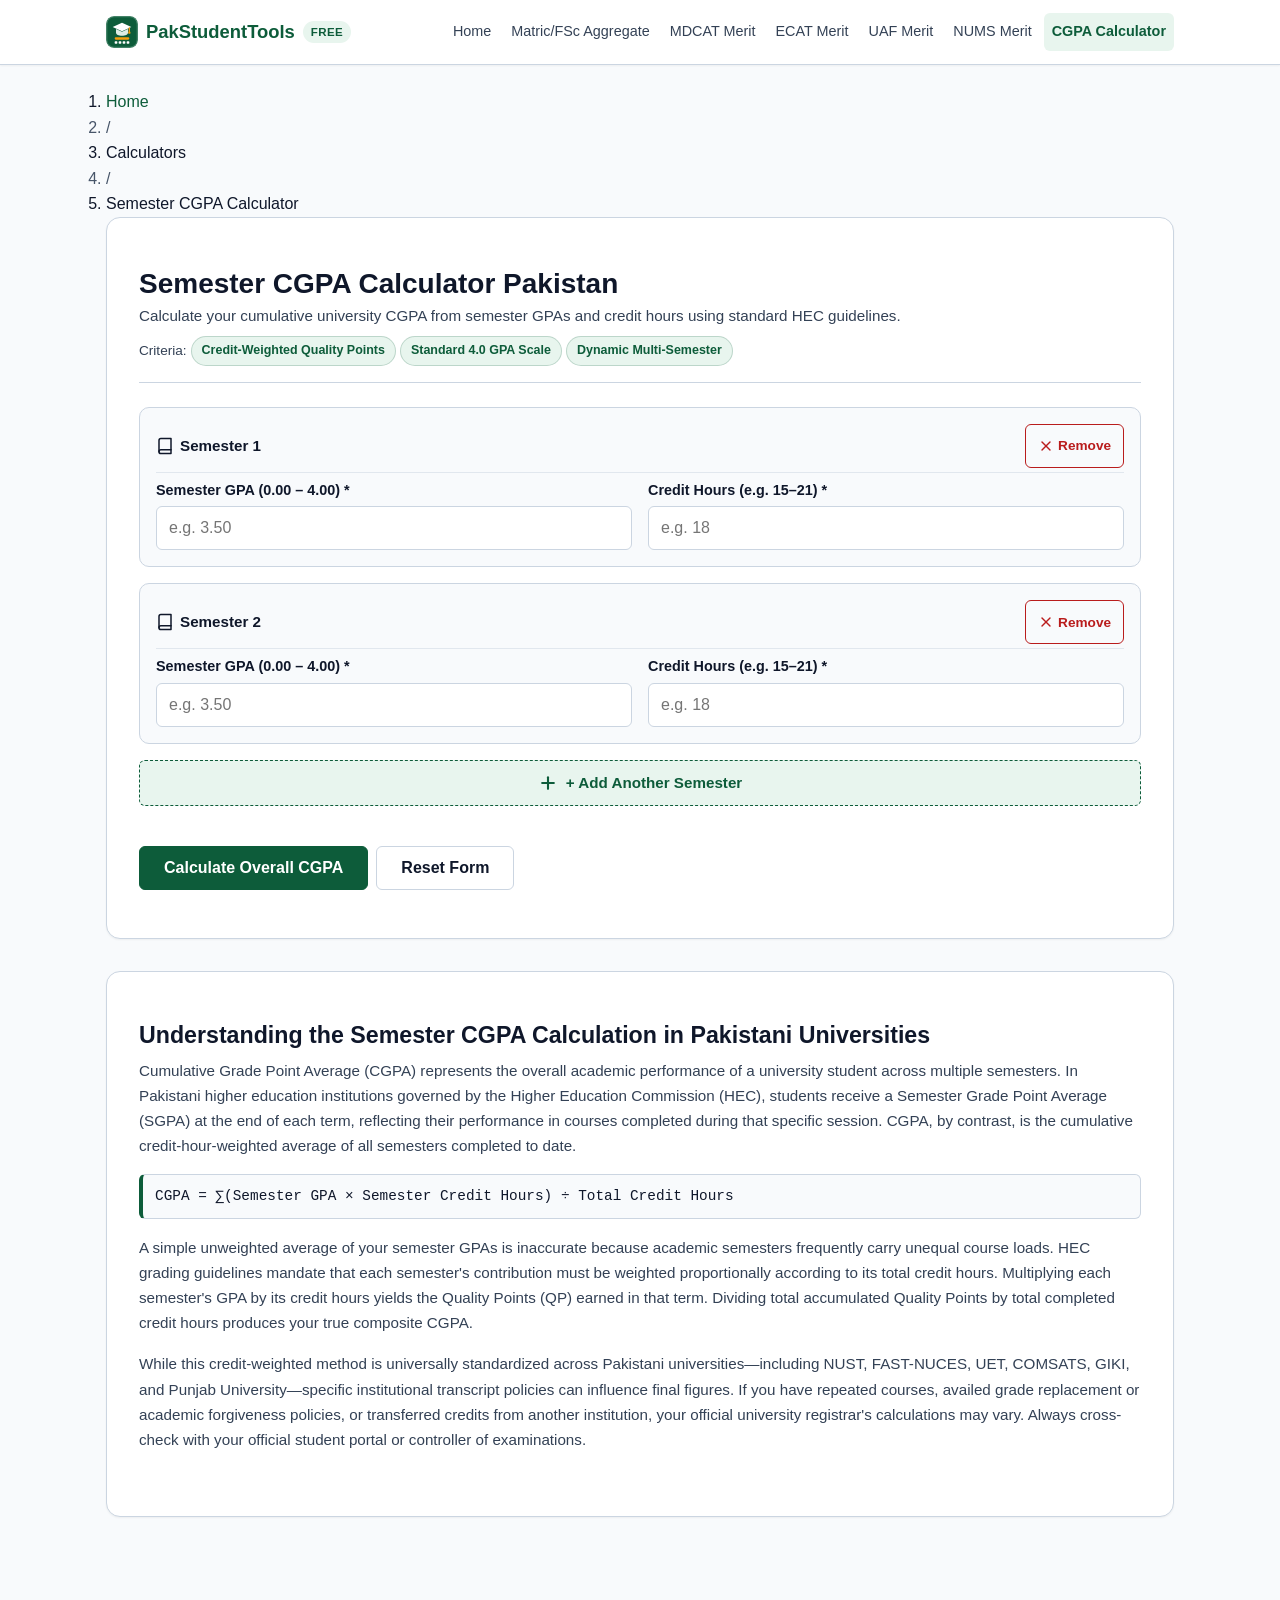
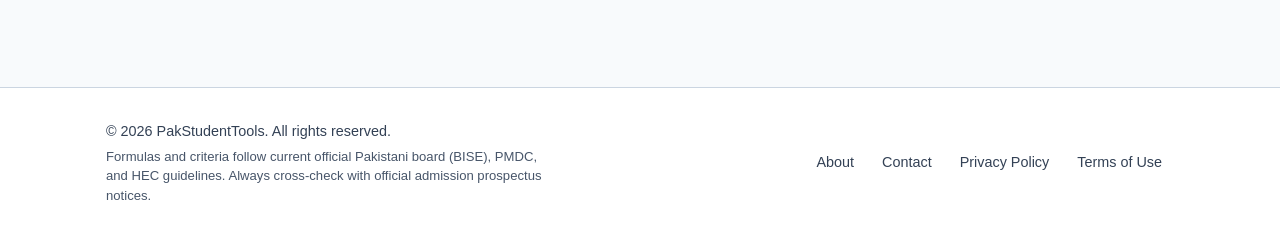
==== calculators/cgpa-calculator/index.html @ b00b062b "Build Semester CGPA Calculator with dynamic semester rows and HEC formula" ====
<!DOCTYPE html>
<html lang="en">
<head>
  <meta charset="UTF-8">
  <meta name="viewport" content="width=device-width, initial-scale=1.0">
  <title>CGPA Calculator Pakistan | University Semester CGPA & SGPA Calculator</title>
  <meta name="description" content="Calculate your university semester CGPA and SGPA with our free CGPA Calculator for Pakistani universities. HEC compliant credit-hour-weighted formula for NUST, FAST, UET, COMSATS, PU & more.">

  <!-- Google Analytics (GA4) -->
  <script async src="https://www.googletagmanager.com/gtag/js?id=G-99GKCS44FT"></script>
  <script>
    window.dataLayer = window.dataLayer || [];
    function gtag(){dataLayer.push(arguments);}
    gtag('js', new Date());

    gtag('config', 'G-99GKCS44FT');
  </script>

  <!-- Canonical URL -->
  <link rel="canonical" href="https://student-merit-calculators.vercel.app/calculators/cgpa-calculator/index.html">

  <!-- Open Graph / WhatsApp / Facebook Sharing -->
  <meta property="og:type" content="website">
  <meta property="og:site_name" content="PakStudentTools">
  <meta property="og:title" content="CGPA Calculator Pakistan | University Semester CGPA & SGPA Calculator">
  <meta property="og:description" content="Calculate your university semester CGPA and SGPA with our free CGPA Calculator for Pakistani universities. HEC compliant credit-hour-weighted formula for NUST, FAST, UET, COMSATS, PU & more.">
  <meta property="og:url" content="https://student-merit-calculators.vercel.app/calculators/cgpa-calculator/index.html">
  <meta property="og:image" content="https://student-merit-calculators.vercel.app/assets/images/og-cover.png">
  <meta property="og:image:width" content="1200">
  <meta property="og:image:height" content="630">

  <!-- Twitter Card -->
  <meta name="twitter:card" content="summary_large_image">
  <meta name="twitter:title" content="CGPA Calculator Pakistan | University Semester CGPA & SGPA Calculator">
  <meta name="twitter:description" content="Calculate your university semester CGPA and SGPA with our free CGPA Calculator for Pakistani universities. HEC compliant credit-hour-weighted formula for NUST, FAST, UET, COMSATS, PU & more.">
  <meta name="twitter:image" content="https://student-merit-calculators.vercel.app/assets/images/og-cover.png">

  <!-- Schema.org WebApplication Structured Data -->
  <script type="application/ld+json">
  {
    "@context": "https://schema.org",
    "@type": "WebApplication",
    "name": "Semester CGPA Calculator Pakistan",
    "url": "https://student-merit-calculators.vercel.app/calculators/cgpa-calculator/index.html",
    "description": "Calculate overall university CGPA across multiple semesters using the standard credit-hour-weighted formula compliant with HEC guidelines for Pakistani universities.",
    "applicationCategory": "EducationalApplication",
    "operatingSystem": "All",
    "browserRequirements": "Requires JavaScript. Requires HTML5.",
    "offers": {
      "@type": "Offer",
      "price": "0",
      "priceCurrency": "PKR"
    }
  }
  </script>

  <!-- Favicon -->
  <link rel="icon" type="image/svg+xml" href="../../assets/images/favicon.svg">
  <link rel="alternate icon" type="image/png" href="../../assets/images/logo.png">

  <link rel="stylesheet" href="../../assets/css/style.css">
</head>
<body>
  <!-- Accessible Skip to Content Link -->
  <a href="#main-content" class="skip-link">Skip to main content</a>

  <!-- Site Header -->
  <header class="site-header">
    <div class="container">
      <a href="../../index.html" class="brand">
        <img src="../../assets/images/logo.svg" alt="PakStudentTools Logo" class="brand-logo" width="32" height="32">
        <span>PakStudentTools</span>
        <span class="brand-badge">Free</span>
      </a>
      <button class="nav-toggle" aria-label="Toggle navigation menu" aria-expanded="false" aria-controls="site-navigation">
        <span class="nav-toggle-icon" aria-hidden="true"></span>
        <span>Menu</span>
      </button>
      <nav id="site-navigation" class="site-nav" aria-label="Main Navigation">
        <a href="../../index.html">Home</a>
        <a href="../matric-fsc-aggregate/index.html">Matric/FSc Aggregate</a>
        <a href="../mdcat-merit/index.html">MDCAT Merit</a>
        <a href="../ecat-merit/index.html">ECAT Merit</a>
        <a href="../uaf-merit/index.html">UAF Merit</a>
        <a href="../nums-merit/index.html">NUMS Merit</a>
        <a href="index.html" class="active">CGPA Calculator</a>
      </nav>
    </div>
  </header>

  <!-- Main Content -->
  <main id="main-content" class="main-content">
    <div class="container">

      <!-- Breadcrumbs -->
      <nav class="breadcrumbs" aria-label="Breadcrumbs">
        <ol>
          <li><a href="../../index.html">Home</a></li>
          <li class="breadcrumb-separator" aria-hidden="true">/</li>
          <li><span>Calculators</span></li>
          <li class="breadcrumb-separator" aria-hidden="true">/</li>
          <li aria-current="page">Semester CGPA Calculator</li>
        </ol>
      </nav>

      <!-- Calculator Card -->
      <div class="calculator-card">
        <div class="calculator-header">
          <h1 class="calculator-title">Semester CGPA Calculator Pakistan</h1>
          <p class="calculator-subtitle">
            Calculate your cumulative university CGPA from semester GPAs and credit hours using standard HEC guidelines.
          </p>
          <div class="weights-badge-bar">
            <span>Criteria:</span>
            <span class="weight-badge">Credit-Weighted Quality Points</span>
            <span class="weight-badge">Standard 4.0 GPA Scale</span>
            <span class="weight-badge">Dynamic Multi-Semester</span>
          </div>
        </div>

        <form id="cgpa-form" novalidate>
          <!-- Dynamic Semester Cards Container -->
          <div id="semesters-container" aria-live="polite">
            <!-- Dynamically populated with semester cards -->
          </div>

          <!-- Add Semester Button -->
          <button type="button" id="add-semester-btn" class="btn-add-semester">
            <svg width="20" height="20" viewBox="0 0 24 24" fill="none" stroke="currentColor" stroke-width="2.5" stroke-linecap="round" stroke-linejoin="round" aria-hidden="true">
              <line x1="12" y1="5" x2="12" y2="19"></line>
              <line x1="5" y1="12" x2="19" y2="12"></line>
            </svg>
            + Add Another Semester
          </button>

          <!-- Action Buttons -->
          <div class="btn-group">
            <button type="submit" class="btn btn-primary" id="calc-btn">
              Calculate Overall CGPA
            </button>
            <button type="button" class="btn btn-secondary" id="reset-btn">
              Reset Form
            </button>
          </div>
        </form>

        <!-- Result Box (Hidden by default, shown via JS) -->
        <div id="result-box" class="result-box" aria-live="polite">
          <div class="result-header">Your Cumulative Grade Point Average</div>
          <div class="result-value" id="cgpa-result">0.00</div>
          
          <div class="breakdown-grid">
            <div class="breakdown-item">
              <div class="breakdown-item-title">Total Credit Hours</div>
              <div class="breakdown-item-value" id="total-credits">0</div>
              <div class="breakdown-item-sub">Completed course credits</div>
            </div>
            <div class="breakdown-item">
              <div class="breakdown-item-title">Total Quality Points</div>
              <div class="breakdown-item-value" id="total-qp">0.00</div>
              <div class="breakdown-item-sub">&sum; (GPA &times; Credit Hours)</div>
            </div>
            <div class="breakdown-item">
              <div class="breakdown-item-title">Semesters Included</div>
              <div class="breakdown-item-value" id="semesters-count">0</div>
              <div class="breakdown-item-sub">Terms in calculation</div>
            </div>
          </div>

          <!-- Per-Semester Breakdown Details -->
          <div id="semester-breakdown-details"></div>
        </div>

      </div>

      <!-- Explainer Section for SEO & Educational Context (150-250 words) -->
      <section class="explainer-card">
        <h2>Understanding the Semester CGPA Calculation in Pakistani Universities</h2>
        
        <p>
          Cumulative Grade Point Average (CGPA) represents the overall academic performance of a university student across multiple semesters. In Pakistani higher education institutions governed by the Higher Education Commission (HEC), students receive a Semester Grade Point Average (SGPA) at the end of each term, reflecting their performance in courses completed during that specific session. CGPA, by contrast, is the cumulative credit-hour-weighted average of all semesters completed to date.
        </p>

        <div class="formula-display">
          CGPA = &sum;(Semester GPA &times; Semester Credit Hours) &divide; Total Credit Hours
        </div>

        <p>
          A simple unweighted average of your semester GPAs is inaccurate because academic semesters frequently carry unequal course loads. HEC grading guidelines mandate that each semester's contribution must be weighted proportionally according to its total credit hours. Multiplying each semester's GPA by its credit hours yields the Quality Points (QP) earned in that term. Dividing total accumulated Quality Points by total completed credit hours produces your true composite CGPA.
        </p>

        <p>
          While this credit-weighted method is universally standardized across Pakistani universities—including NUST, FAST-NUCES, UET, COMSATS, GIKI, and Punjab University—specific institutional transcript policies can influence final figures. If you have repeated courses, availed grade replacement or academic forgiveness policies, or transferred credits from another institution, your official university registrar's calculations may vary. Always cross-check with your official student portal or controller of examinations.
        </p>
      </section>

      <!-- Responsive Ad Unit Container (Reserved for future AdSense / Ad Unit integration) -->
      <aside class="ad-slot-placeholder" aria-hidden="true"></aside>

    </div>
  </main>

  <!-- Site Footer -->
  <footer class="site-footer">
    <div class="container">
      <div class="footer-inner">
        <div>
          <p>&copy; <span id="current-year">2026</span> PakStudentTools. All rights reserved.</p>
          <p class="footer-disclaimer">
            Formulas and criteria follow current official Pakistani board (BISE), PMDC, and HEC guidelines. Always cross-check with official admission prospectus notices.
          </p>
        </div>
        <nav class="footer-nav" aria-label="Footer Navigation">
          <a href="../../about.html">About</a>
          <a href="../../contact.html">Contact</a>
          <a href="../../privacy-policy.html">Privacy Policy</a>
          <a href="../../terms.html">Terms of Use</a>
        </nav>
      </div>
    </div>
  </footer>

  <!-- Scripts -->
  <script src="../../assets/js/main.js" defer></script>
  <script src="calculator.js" defer></script>
</body>
</html>
---- assets/css/style.css ----
/* ==========================================================================
   Pakistani Student Calculator Tools - Shared Stylesheet
   Mobile-first, clean, modern, accessible design (WCAG AA compliant)
   ========================================================================== */

/* --------------------------------------------------------------------------
   CSS Variables & Design Tokens
   -------------------------------------------------------------------------- */
:root {
  /* Color Palette - Professional educational tone with subtle Pakistan green */
  --color-primary: #0d5c3a;        /* Deep academic emerald (7.4:1 contrast on light) */
  --color-primary-hover: #09442b;
  --color-primary-light: #e8f5ee;
  --color-secondary: #0284c7;      /* Subtle info blue */
  --color-text-main: #0f172a;      /* Slate 900 (15:1 contrast on white) */
  --color-text-muted: #334155;     /* Slate 700 (7.5:1 contrast on white - WCAG AAA) */
  --color-text-subtle: #475569;    /* Slate 600 (5.4:1 contrast on white - WCAG AA) */
  --color-bg-body: #f8fafc;        /* Slate 50 */
  --color-bg-surface: #ffffff;     /* Pure white */
  --color-border: #cbd5e1;         /* Slate 300 */
  --color-border-hover: #94a3b8;   /* Slate 400 */
  --color-accent: #f59e0b;         /* Amber accent */
  --color-error: #b91c1c;          /* Red 700 (5.89:1 on white, 5.5:1 on error bg) */
  --color-error-bg: #fef2f2;       /* Red 50 */

  /* Typography */
  --font-sans: -apple-system, BlinkMacSystemFont, "Segoe UI", Roboto, "Helvetica Neue", Arial, sans-serif;
  --font-mono: ui-monospace, SFMono-Regular, Menlo, Monaco, Consolas, monospace;

  /* Spacing */
  --space-xs: 0.25rem;
  --space-sm: 0.5rem;
  --space-md: 1rem;
  --space-lg: 1.5rem;
  --space-xl: 2rem;
  --space-2xl: 3rem;

  /* Shadows */
  --shadow-sm: 0 1px 2px 0 rgba(0, 0, 0, 0.05);
  --shadow-md: 0 4px 6px -1px rgba(0, 0, 0, 0.08), 0 2px 4px -2px rgba(0, 0, 0, 0.06);
  --shadow-lg: 0 10px 15px -3px rgba(0, 0, 0, 0.08), 0 4px 6px -4px rgba(0, 0, 0, 0.04);

  /* Layout */
  --container-max-width: 1100px;
  --radius-sm: 6px;
  --radius-md: 10px;
  --radius-lg: 14px;
}

/* --------------------------------------------------------------------------
   Reset & Base Elements
   -------------------------------------------------------------------------- */
*, *::before, *::after {
  box-sizing: border-box;
  margin: 0;
  padding: 0;
}

html {
  font-size: 16px;
  scroll-behavior: smooth;
}

body {
  font-family: var(--font-sans);
  background-color: var(--color-bg-body);
  color: var(--color-text-main);
  line-height: 1.6;
  min-height: 100vh;
  display: flex;
  flex-direction: column;
  -webkit-text-size-adjust: 100%;
}

a {
  color: var(--color-primary);
  text-decoration: none;
  transition: color 0.2s ease;
}

a:hover {
  color: var(--color-primary-hover);
  text-decoration: underline;
}

img {
  max-width: 100%;
  height: auto;
  display: block;
}

/* Accessible focus visible styles */
:focus-visible {
  outline: 2px solid var(--color-primary);
  outline-offset: 2px;
}

/* Sticky anchor scroll offset */
[id] {
  scroll-margin-top: 80px;
}

/* Screen reader skip-to-content link */
.skip-link {
  position: absolute;
  top: -100px;
  left: var(--space-md);
  background: var(--color-primary);
  color: #ffffff;
  padding: 10px 16px;
  z-index: 100;
  border-radius: var(--radius-sm);
  font-weight: 600;
  text-decoration: none;
  transition: top 0.2s ease;
}

.skip-link:focus {
  top: 10px;
  outline: 2px solid #ffffff;
}

/* --------------------------------------------------------------------------
   Layout Containers
   -------------------------------------------------------------------------- */
.container {
  width: 100%;
  max-width: var(--container-max-width);
  margin-left: auto;
  margin-right: auto;
  padding-left: var(--space-md);
  padding-right: var(--space-md);
}

/* --------------------------------------------------------------------------
   Header & Navigation
   -------------------------------------------------------------------------- */
.site-header {
  background-color: var(--color-bg-surface);
  border-bottom: 1px solid var(--color-border);
  position: sticky;
  top: 0;
  z-index: 1000;
  box-shadow: var(--shadow-sm);
}

.site-header .container {
  display: flex;
  align-items: center;
  justify-content: space-between;
  min-height: 58px;
  flex-wrap: wrap;
  padding-top: 6px;
  padding-bottom: 6px;
}

.brand {
  display: flex;
  align-items: center;
  gap: var(--space-sm);
  font-weight: 700;
  font-size: 1.15rem;
  color: var(--color-primary);
  text-decoration: none;
  min-height: 44px;
}

.brand-logo {
  width: 32px;
  height: 32px;
  border-radius: 8px;
  flex-shrink: 0;
  display: block;
}

.brand:hover {
  text-decoration: none;
}

.brand:focus-visible {
  outline: 2px solid var(--color-primary);
  outline-offset: 4px;
  border-radius: var(--radius-sm);
}

.brand-badge {
  font-size: 0.72rem;
  font-weight: 600;
  background-color: var(--color-primary-light);
  color: var(--color-primary);
  padding: 2px 8px;
  border-radius: 9999px;
  letter-spacing: 0.03em;
  text-transform: uppercase;
}

/* Mobile Nav Toggle Button */
.nav-toggle {
  display: inline-flex;
  align-items: center;
  justify-content: center;
  gap: 8px;
  min-width: 44px;
  min-height: 44px;
  padding: 8px 12px;
  background-color: var(--color-bg-surface);
  border: 1px solid var(--color-border);
  border-radius: var(--radius-sm);
  color: var(--color-text-main);
  font-size: 0.9rem;
  font-weight: 600;
  cursor: pointer;
  touch-action: manipulation;
  transition: background-color 0.15s ease, border-color 0.15s ease;
}

.nav-toggle:hover {
  background-color: var(--color-bg-body);
  border-color: var(--color-border-hover);
}

.nav-toggle:focus-visible {
  outline: 2px solid var(--color-primary);
  outline-offset: 2px;
}

.nav-toggle-icon {
  display: inline-block;
  width: 18px;
  height: 2px;
  background-color: var(--color-text-main);
  position: relative;
  vertical-align: middle;
}

.nav-toggle-icon::before,
.nav-toggle-icon::after {
  content: "";
  position: absolute;
  left: 0;
  width: 18px;
  height: 2px;
  background-color: var(--color-text-main);
  transition: transform 0.15s ease;
}

.nav-toggle-icon::before {
  top: -5px;
}

.nav-toggle-icon::after {
  bottom: -5px;
}

/* Body Scroll Lock for Mobile Navigation Overlay */
html.nav-locked,
body.nav-locked {
  overflow: hidden !important;
  height: 100% !important;
  touch-action: none;
}

/* Mobile Navigation (< 820px): Full-Screen Overlay */
@media (max-width: 819.98px) {
  .site-nav {
    display: none;
    position: fixed;
    top: 58px;
    left: 0;
    right: 0;
    bottom: 0;
    width: 100vw;
    height: calc(100vh - 58px);
    height: calc(100dvh - 58px);
    background-color: var(--color-bg-surface);
    flex-direction: column;
    gap: 10px;
    padding: 1.5rem 1.25rem 2.5rem;
    border-top: 1px solid var(--color-border);
    margin-top: 0;
    z-index: 999;
    overflow-y: auto;
    -webkit-overflow-scrolling: touch;
    touch-action: pan-y;
    overscroll-behavior: contain;
  }

  .site-nav.nav-open {
    display: flex;
  }

  .site-nav a {
    display: flex;
    align-items: center;
    justify-content: flex-start;
    min-height: 52px;
    padding: 14px 18px;
    font-size: 1.05rem;
    font-weight: 500;
    color: var(--color-text-main);
    background-color: var(--color-bg-body);
    border: 1px solid var(--color-border);
    border-radius: var(--radius-md);
    text-decoration: none;
    cursor: pointer;
    transition: background-color 0.15s ease, color 0.15s ease, border-color 0.15s ease;
  }

  .site-nav a:hover,
  .site-nav a:active {
    color: var(--color-primary);
    background-color: var(--color-primary-light);
    border-color: var(--color-primary);
    font-weight: 600;
  }

  .site-nav a.active {
    color: var(--color-primary);
    background-color: var(--color-primary-light);
    border-color: var(--color-primary);
    border-left: 4px solid var(--color-primary);
    font-weight: 600;
  }

  .site-nav a:focus-visible {
    outline: 2px solid var(--color-primary);
    outline-offset: 2px;
  }

  /* Hamburger to X icon transformation */
  .nav-toggle[aria-expanded="true"] .nav-toggle-icon {
    background-color: transparent;
  }

  .nav-toggle[aria-expanded="true"] .nav-toggle-icon::before {
    top: 0;
    transform: rotate(45deg);
  }

  .nav-toggle[aria-expanded="true"] .nav-toggle-icon::after {
    top: 0;
    bottom: auto;
    transform: rotate(-45deg);
  }
}

/* Desktop Navigation (>= 820px) */
@media (min-width: 820px) {
  .nav-toggle {
    display: none;
  }

  .site-header .container {
    flex-wrap: wrap;
    min-height: 64px;
    padding-top: 4px;
    padding-bottom: 4px;
  }

  .site-nav {
    display: flex;
    position: static;
    width: auto;
    height: auto;
    background-color: transparent;
    flex-direction: row;
    flex-wrap: wrap;
    align-items: center;
    gap: 4px;
    padding: 0;
    border-top: none;
    margin-top: 0;
    overflow-y: visible;
    box-shadow: none;
    z-index: auto;
  }

  .site-nav a {
    display: flex;
    align-items: center;
    min-height: 36px;
    padding: 6px 8px;
    font-size: 0.84rem;
    font-weight: 500;
    color: var(--color-text-muted);
    background-color: transparent;
    border: none;
    border-radius: var(--radius-sm);
    text-decoration: none;
    white-space: nowrap;
    cursor: pointer;
    transition: background-color 0.15s ease, color 0.15s ease;
  }

  @media (min-width: 990px) {
    .site-nav {
      gap: var(--space-xs);
    }
    .site-nav a {
      min-height: 38px;
      padding: var(--space-xs) var(--space-sm);
      font-size: 0.9rem;
    }
  }

  .site-nav a:hover,
  .site-nav a.active {
    color: var(--color-primary);
    background-color: var(--color-primary-light);
    border: none;
    font-weight: 600;
  }

  .site-nav a:focus-visible {
    outline: 2px solid var(--color-primary);
    outline-offset: 2px;
  }
}

/* --------------------------------------------------------------------------
   Main Content Area
   -------------------------------------------------------------------------- */
.main-content {
  flex: 1 0 auto;
  padding: var(--space-lg) 0 var(--space-2xl);
}

/* Hero Section */
.hero {
  background-color: var(--color-bg-surface);
  border: 1px solid var(--color-border);
  border-radius: var(--radius-lg);
  padding: var(--space-lg) var(--space-md);
  margin-bottom: var(--space-xl);
  box-shadow: var(--shadow-sm);
  text-align: center;
}

.hero-tag {
  display: inline-block;
  font-size: 0.8rem;
  font-weight: 600;
  color: var(--color-primary);
  background-color: var(--color-primary-light);
  padding: 4px 12px;
  border-radius: 9999px;
  margin-bottom: var(--space-sm);
}

.hero-title {
  font-size: clamp(1.5rem, 5vw, 2.25rem);
  font-weight: 800;
  line-height: 1.25;
  color: var(--color-text-main);
  margin-bottom: var(--space-sm);
  word-break: break-word;
}

.hero-description {
  font-size: clamp(0.95rem, 2.5vw, 1.05rem);
  color: var(--color-text-muted);
  max-width: 680px;
  margin-left: auto;
  margin-right: auto;
  margin-bottom: var(--space-md);
  line-height: 1.6;
}

/* Notice / Development Card */
.status-banner {
  display: flex;
  align-items: flex-start;
  gap: var(--space-md);
  background-color: #fffbeb;
  border: 1px solid #fde68a;
  color: #92400e;
  padding: var(--space-md);
  border-radius: var(--radius-md);
  margin-bottom: var(--space-xl);
  font-size: 0.95rem;
}

.status-banner-icon {
  font-size: 1.25rem;
  line-height: 1;
}

/* Upcoming / Placeholder Calculator Grid */
.section-heading {
  margin-bottom: var(--space-lg);
}

.section-title {
  font-size: 1.35rem;
  font-weight: 700;
  color: var(--color-text-main);
}

.section-subtitle {
  color: var(--color-text-muted);
  font-size: 0.95rem;
  margin-top: 2px;
}

.card-grid {
  display: grid;
  grid-template-columns: 1fr;
  gap: var(--space-md);
}

.placeholder-card,
.calc-card {
  background-color: var(--color-bg-surface);
  border: 1px solid var(--color-border);
  border-radius: var(--radius-md);
  padding: var(--space-lg);
  box-shadow: var(--shadow-sm);
  display: flex;
  flex-direction: column;
  justify-content: space-between;
  transition: transform 0.15s ease, box-shadow 0.15s ease, border-color 0.15s ease;
  text-decoration: none;
  color: inherit;
  min-height: 160px;
}

.placeholder-card:hover,
.calc-card:hover {
  transform: translateY(-2px);
  box-shadow: var(--shadow-md);
  border-color: var(--color-primary);
  text-decoration: none;
}

.calc-card:focus-visible {
  outline: 2px solid var(--color-primary);
  outline-offset: 2px;
}

.placeholder-card-header,
.calc-card-header {
  display: flex;
  align-items: flex-start;
  justify-content: space-between;
  gap: 8px;
  margin-bottom: var(--space-xs);
}

.card-title {
  font-size: 1.1rem;
  font-weight: 700;
  color: var(--color-text-main);
  transition: color 0.15s ease;
  line-height: 1.3;
}

.calc-card:hover .card-title {
  color: var(--color-primary);
}

.card-tag {
  font-size: 0.72rem;
  font-weight: 600;
  text-transform: uppercase;
  color: var(--color-text-muted);
  background: var(--color-bg-body);
  border: 1px solid var(--color-border);
  padding: 2px 8px;
  border-radius: 9999px;
  white-space: nowrap;
  flex-shrink: 0;
}

.card-text {
  font-size: 0.92rem;
  color: var(--color-text-muted);
  margin-top: var(--space-xs);
  line-height: 1.5;
}

.card-footer {
  margin-top: var(--space-md);
  display: flex;
  align-items: center;
  justify-content: space-between;
  font-size: 0.85rem;
  color: var(--color-text-subtle);
  border-top: 1px solid #f1f5f9;
  padding-top: var(--space-xs);
}

.card-action {
  color: var(--color-primary);
  font-weight: 600;
  font-size: 0.9rem;
  display: inline-flex;
  align-items: center;
  gap: 4px;
  min-height: 44px;
}

.calc-card:hover .card-action {
  text-decoration: underline;
}

/* Ad Placement Container (Reserved for future AdSense / Ad Unit integration) */
.ad-slot-placeholder {
  margin-top: var(--space-xl);
  min-height: 90px;
  display: flex;
  align-items: center;
  justify-content: center;
  background: transparent;
  border: none;
}

/* --------------------------------------------------------------------------
   Footer
   -------------------------------------------------------------------------- */
.site-footer {
  background-color: var(--color-bg-surface);
  border-top: 1px solid var(--color-border);
  padding: var(--space-xl) 0 var(--space-lg);
  font-size: 0.9rem;
  color: var(--color-text-muted);
}

.footer-inner {
  display: flex;
  flex-direction: column;
  gap: var(--space-md);
  align-items: center;
  text-align: center;
}

.footer-nav {
  display: flex;
  gap: var(--space-xs);
  flex-wrap: wrap;
  justify-content: center;
}

.footer-nav a {
  color: var(--color-text-muted);
  min-height: 44px;
  display: inline-flex;
  align-items: center;
  padding: 6px 12px;
  border-radius: var(--radius-sm);
  text-decoration: none;
}

.footer-nav a:hover {
  color: var(--color-primary);
  text-decoration: underline;
}

.footer-disclaimer {
  font-size: 0.82rem;
  color: var(--color-text-subtle);
  max-width: 600px;
  margin-top: 4px;
  line-height: 1.5;
}

/* --------------------------------------------------------------------------
   Breadcrumb Navigation
   -------------------------------------------------------------------------- */
.breadcrumb {
  display: flex;
  align-items: center;
  gap: var(--space-xs);
  font-size: 0.88rem;
  color: var(--color-text-muted);
  margin-bottom: var(--space-md);
  flex-wrap: wrap;
}

.breadcrumb a {
  color: var(--color-text-muted);
  min-height: 38px;
  display: inline-flex;
  align-items: center;
  padding: 4px 6px;
  border-radius: var(--radius-sm);
}

.breadcrumb a:hover {
  color: var(--color-primary);
}

.breadcrumb-separator {
  color: var(--color-text-subtle);
  user-select: none;
}

/* --------------------------------------------------------------------------
   Calculator Form & Card Styles
   -------------------------------------------------------------------------- */
.calculator-card {
  background: var(--color-bg-surface);
  border: 1px solid var(--color-border);
  border-radius: var(--radius-lg);
  padding: var(--space-lg) var(--space-md);
  box-shadow: var(--shadow-sm);
  margin-bottom: var(--space-xl);
}

.calculator-header {
  margin-bottom: var(--space-lg);
  border-bottom: 1px solid var(--color-border);
  padding-bottom: var(--space-md);
}

.calculator-title {
  font-size: clamp(1.4rem, 4vw, 1.75rem);
  font-weight: 700;
  color: var(--color-text-main);
  line-height: 1.25;
  word-break: break-word;
}

.calculator-subtitle {
  font-size: 0.95rem;
  color: var(--color-text-muted);
  margin-top: 4px;
  line-height: 1.5;
}

.weights-badge-bar {
  display: flex;
  flex-wrap: wrap;
  align-items: center;
  gap: var(--space-xs);
  margin-top: var(--space-sm);
  font-size: 0.85rem;
  color: var(--color-text-muted);
}

.weight-badge {
  font-size: 0.78rem;
  font-weight: 600;
  padding: 4px 10px;
  border-radius: 9999px;
  background: var(--color-primary-light);
  color: var(--color-primary);
  border: 1px solid rgba(13, 92, 58, 0.2);
  white-space: nowrap;
}

.form-section {
  margin-bottom: var(--space-lg);
}

.form-section-title {
  font-size: 1.05rem;
  font-weight: 700;
  color: var(--color-text-main);
  margin-bottom: var(--space-sm);
  display: flex;
  align-items: center;
  gap: var(--space-xs);
}

.form-row {
  display: grid;
  grid-template-columns: 1fr;
  gap: var(--space-md);
}

.form-group {
  display: flex;
  flex-direction: column;
  gap: 6px;
}

.form-label {
  font-size: 0.9rem;
  font-weight: 600;
  color: var(--color-text-main);
  line-height: 1.35;
}

.form-input {
  width: 100%;
  min-height: 44px;
  padding: 10px 12px;
  font-size: 1rem; /* 16px base prevents iOS Safari auto-zoom */
  font-family: inherit;
  color: var(--color-text-main);
  background-color: var(--color-bg-surface);
  border: 1px solid var(--color-border);
  border-radius: var(--radius-sm);
  transition: border-color 0.15s ease, box-shadow 0.15s ease;
}

.form-input:focus {
  outline: none;
  border-color: var(--color-primary);
  box-shadow: 0 0 0 3px rgba(13, 92, 58, 0.2);
}

.form-input.is-invalid {
  border-color: var(--color-error);
  background-color: var(--color-error-bg);
}

.form-input.is-invalid:focus {
  box-shadow: 0 0 0 3px rgba(185, 28, 28, 0.2);
}

.error-text {
  font-size: 0.85rem;
  color: var(--color-error);
  display: none;
  margin-top: 2px;
  font-weight: 600;
  line-height: 1.4;
}

.error-text.is-visible {
  display: block;
}

.btn-group {
  display: flex;
  gap: var(--space-sm);
  margin-top: var(--space-lg);
  flex-wrap: wrap;
}

.btn {
  min-height: 44px;
  min-width: 44px;
  padding: 11px 24px;
  font-size: 1rem;
  font-weight: 600;
  border-radius: var(--radius-sm);
  cursor: pointer;
  transition: all 0.15s ease;
  border: 1px solid transparent;
  display: inline-flex;
  align-items: center;
  justify-content: center;
  text-decoration: none;
  touch-action: manipulation;
}

.btn-primary {
  background-color: var(--color-primary);
  color: #ffffff;
  border-color: var(--color-primary);
}

.btn-primary:hover {
  background-color: var(--color-primary-hover);
  color: #ffffff;
  text-decoration: none;
}

.btn-secondary {
  background-color: transparent;
  color: var(--color-text-main);
  border-color: var(--color-border);
}

.btn-secondary:hover {
  background-color: var(--color-bg-body);
  color: var(--color-primary);
  text-decoration: none;
  border-color: var(--color-primary);
}

/* --------------------------------------------------------------------------
   Dynamic Semester Cards (CGPA Calculator)
   -------------------------------------------------------------------------- */
.semester-card {
  background: var(--color-bg-body);
  border: 1px solid var(--color-border);
  border-radius: var(--radius-md);
  padding: var(--space-md);
  margin-bottom: var(--space-md);
  transition: border-color 0.15s ease, box-shadow 0.15s ease;
}

.semester-card:focus-within {
  border-color: var(--color-primary);
}

.semester-card-header {
  display: flex;
  align-items: center;
  justify-content: space-between;
  margin-bottom: var(--space-sm);
  padding-bottom: var(--space-xs);
  border-bottom: 1px solid rgba(203, 213, 225, 0.5);
}

.semester-card-title {
  font-size: 0.95rem;
  font-weight: 700;
  color: var(--color-text-main);
  display: flex;
  align-items: center;
  gap: 6px;
}

.btn-remove {
  background: transparent;
  color: var(--color-error);
  border: 1px solid var(--color-error);
  border-radius: var(--radius-sm);
  padding: 6px 12px;
  font-size: 0.85rem;
  font-weight: 600;
  cursor: pointer;
  min-height: 44px;
  min-width: 44px;
  display: inline-flex;
  align-items: center;
  justify-content: center;
  gap: 4px;
  transition: all 0.15s ease;
}

.btn-remove:hover:not(:disabled) {
  background: var(--color-error-bg);
  border-color: var(--color-error);
}

.btn-remove:disabled {
  opacity: 0.4;
  cursor: not-allowed;
  border-color: var(--color-border);
  color: var(--color-text-muted);
}

.btn-add-semester {
  display: inline-flex;
  align-items: center;
  gap: 8px;
  min-height: 44px;
  padding: 12px 20px;
  font-size: 0.95rem;
  font-weight: 600;
  color: var(--color-primary);
  background-color: var(--color-primary-light);
  border: 1px dashed var(--color-primary);
  border-radius: var(--radius-sm);
  cursor: pointer;
  transition: all 0.15s ease;
  width: 100%;
  justify-content: center;
  margin-bottom: var(--space-md);
  touch-action: manipulation;
}

.btn-add-semester:hover {
  background-color: rgba(13, 92, 58, 0.16);
  border-style: solid;
}

.btn-add-semester:focus-visible {
  outline: 2px solid var(--color-primary);
  outline-offset: 2px;
}

/* --------------------------------------------------------------------------
   Result Section
   -------------------------------------------------------------------------- */
.result-box {
  margin-top: var(--space-xl);
  padding: var(--space-lg);
  background: var(--color-primary-light);
  border: 1px solid rgba(13, 92, 58, 0.25);
  border-radius: var(--radius-md);
  display: none;
  animation: fadeIn 0.2s ease-in-out;
}

.result-box.is-visible {
  display: block;
}

.result-header {
  font-size: 0.88rem;
  font-weight: 700;
  color: var(--color-primary);
  text-transform: uppercase;
  letter-spacing: 0.05em;
  margin-bottom: var(--space-xs);
}

.result-value {
  font-size: clamp(2rem, 7vw, 2.5rem);
  font-weight: 800;
  color: var(--color-primary);
  line-height: 1.15;
  margin-bottom: var(--space-md);
  word-break: break-word;
}

.breakdown-grid {
  display: grid;
  grid-template-columns: 1fr;
  gap: var(--space-sm);
  margin-top: var(--space-md);
  border-top: 1px dashed rgba(13, 92, 58, 0.25);
  padding-top: var(--space-md);
}

.breakdown-item {
  background: #ffffff;
  padding: var(--space-sm) var(--space-md);
  border-radius: var(--radius-sm);
  border: 1px solid rgba(13, 92, 58, 0.2);
}

.breakdown-item-title {
  font-size: 0.85rem;
  color: var(--color-text-main);
  font-weight: 600;
}

.breakdown-item-value {
  font-size: 1.2rem;
  font-weight: 700;
  color: var(--color-primary);
  margin-top: 2px;
}

.breakdown-item-sub {
  font-size: 0.82rem;
  color: var(--color-text-muted); /* WCAG AAA 7.5:1 compliant */
  margin-top: 2px;
  font-weight: 500;
}

@keyframes fadeIn {
  from { opacity: 0; transform: translateY(4px); }
  to { opacity: 1; transform: translateY(0); }
}

/* --------------------------------------------------------------------------
   Explainer / Content Section
   -------------------------------------------------------------------------- */
.explainer-card {
  background: var(--color-bg-surface);
  border: 1px solid var(--color-border);
  border-radius: var(--radius-lg);
  padding: var(--space-lg) var(--space-md);
  box-shadow: var(--shadow-sm);
  margin-top: var(--space-xl);
}

.explainer-card h2 {
  font-size: clamp(1.2rem, 3.5vw, 1.45rem);
  font-weight: 700;
  color: var(--color-text-main);
  margin-bottom: var(--space-sm);
  line-height: 1.3;
}

.explainer-card h3 {
  font-size: 1.08rem;
  font-weight: 600;
  color: var(--color-text-main);
  margin-top: var(--space-md);
  margin-bottom: var(--space-xs);
}

.explainer-card p {
  font-size: 0.95rem;
  color: var(--color-text-muted);
  margin-bottom: var(--space-md);
  line-height: 1.65;
}

.formula-display {
  background: var(--color-bg-body);
  border: 1px solid var(--color-border);
  border-left: 4px solid var(--color-primary);
  border-radius: var(--radius-sm);
  padding: 10px 12px;
  margin: var(--space-md) 0;
  font-family: var(--font-mono);
  font-size: clamp(0.8rem, 3.2vw, 0.9rem);
  color: var(--color-text-main);
  overflow-x: auto;
  white-space: nowrap;
  -webkit-overflow-scrolling: touch;
}

/* --------------------------------------------------------------------------
   Responsive Media Queries (Mobile-first expansion)
   -------------------------------------------------------------------------- */
/* Common small mobile devices (<= 480px, e.g. 360px, 390px, 414px) */
@media (max-width: 480px) {
  .btn-group {
    flex-direction: column;
    width: 100%;
  }

  .btn-group .btn {
    width: 100%;
  }

  .footer-inner {
    gap: var(--space-lg);
  }

  .footer-nav {
    flex-direction: column;
    width: 100%;
    gap: 2px;
  }

  .footer-nav a {
    justify-content: center;
    width: 100%;
    background-color: var(--color-bg-body);
  }
}

@media (min-width: 540px) {
  .form-row {
    grid-template-columns: 1fr 1fr;
  }
}

@media (min-width: 640px) {
  .hero {
    padding: var(--space-2xl) var(--space-xl);
  }

  .calculator-card,
  .explainer-card {
    padding: var(--space-2xl) var(--space-xl);
  }

  .breakdown-grid {
    grid-template-columns: repeat(3, 1fr);
  }

  .card-grid {
    grid-template-columns: repeat(2, 1fr);
  }

  .footer-inner {
    flex-direction: row;
    justify-content: space-between;
    text-align: left;
  }

  .footer-disclaimer {
    max-width: 450px;
  }
}

@media (min-width: 900px) {
  .card-grid {
    grid-template-columns: repeat(2, 1fr);
  }
}
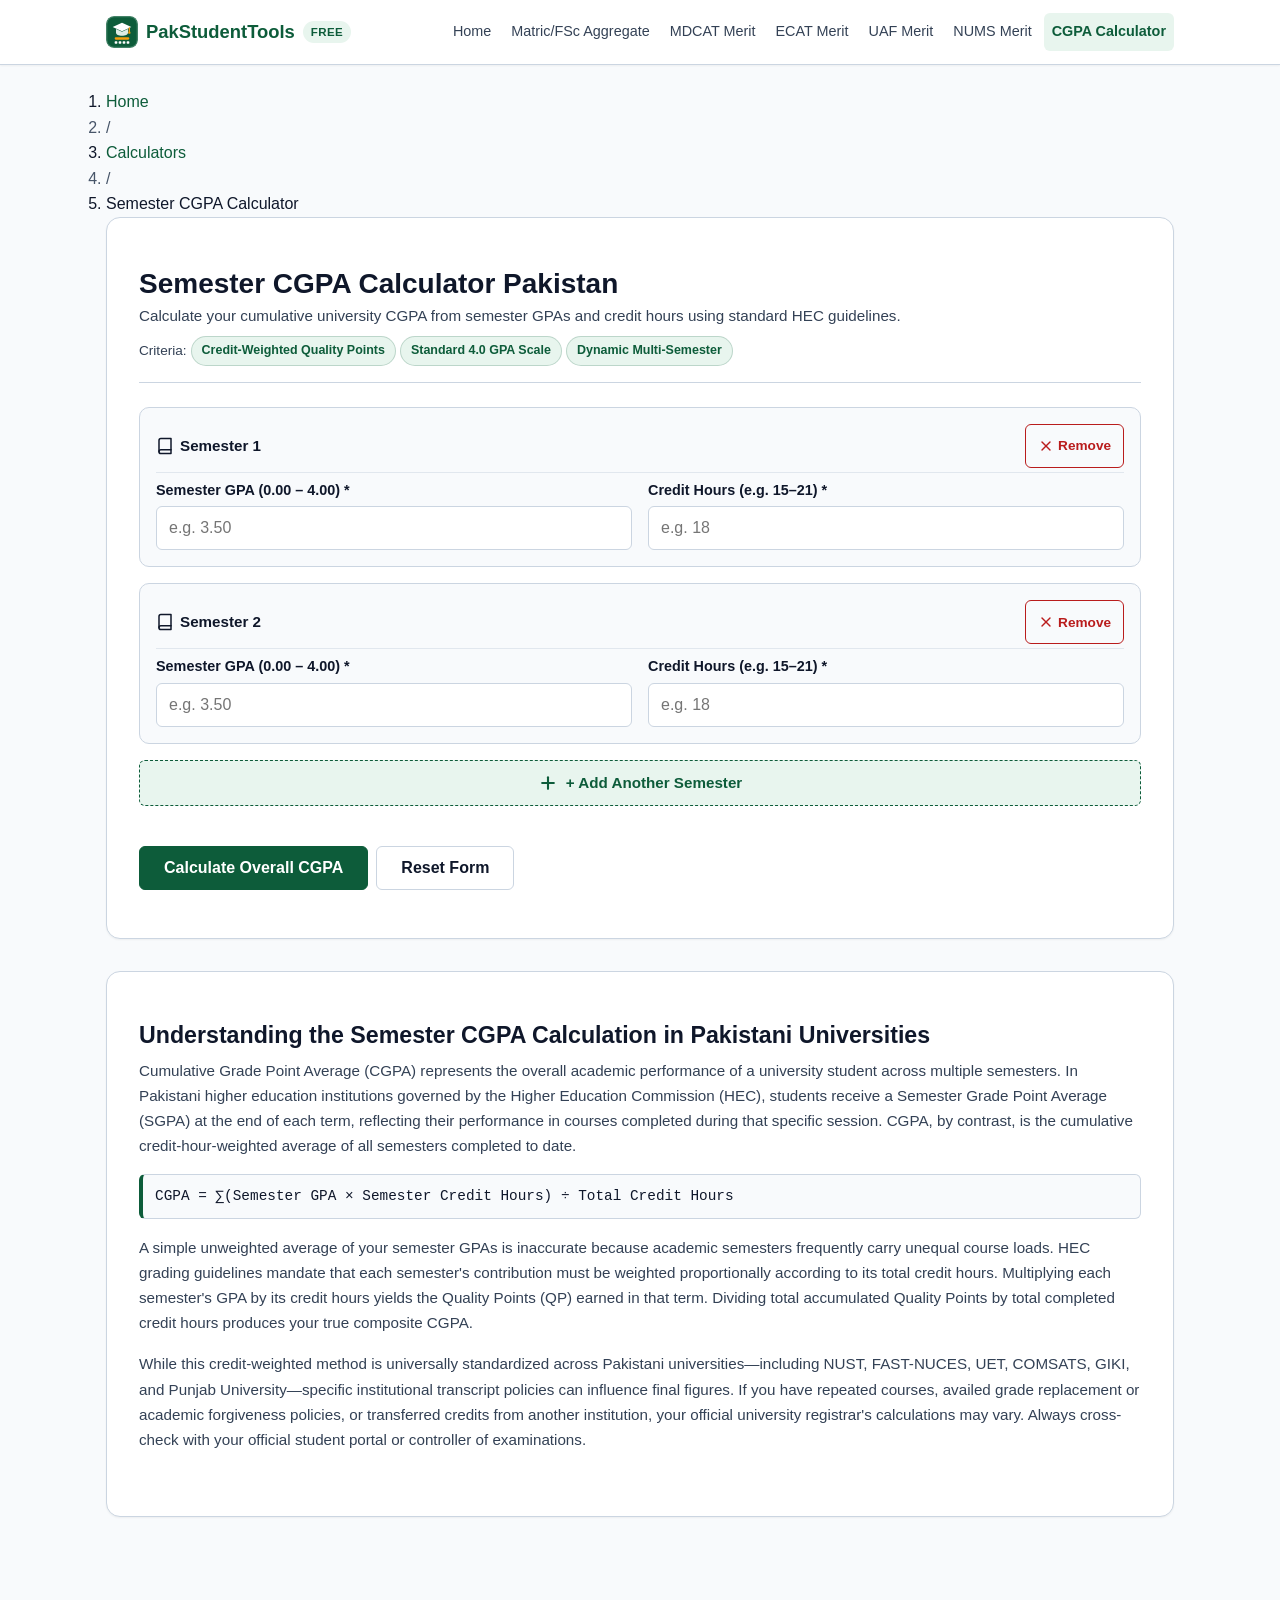
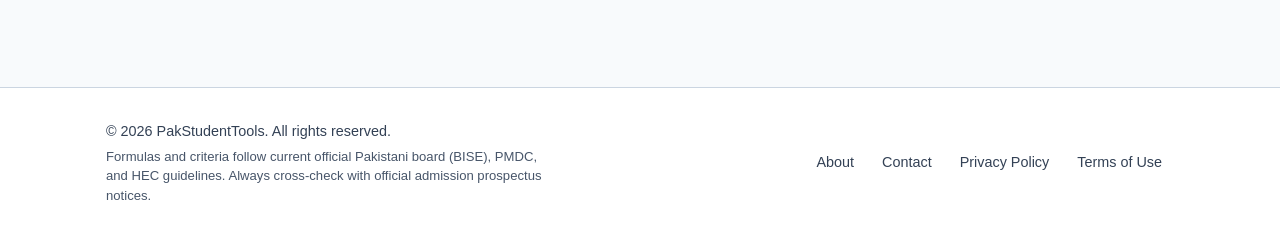
==== commit fdc25ae5: "Fix top menu navigation links across all pages using canonical root-relative paths" ====
--- a/calculators/cgpa-calculator/index.html
+++ b/calculators/cgpa-calculator/index.html
@@ -67,7 +67,7 @@
   <!-- Site Header -->
   <header class="site-header">
     <div class="container">
-      <a href="../../index.html" class="brand">
+      <a href="/" class="brand">
         <img src="../../assets/images/logo.svg" alt="PakStudentTools Logo" class="brand-logo" width="32" height="32">
         <span>PakStudentTools</span>
         <span class="brand-badge">Free</span>
@@ -77,13 +77,13 @@
         <span>Menu</span>
       </button>
       <nav id="site-navigation" class="site-nav" aria-label="Main Navigation">
-        <a href="../../index.html">Home</a>
-        <a href="../matric-fsc-aggregate/index.html">Matric/FSc Aggregate</a>
-        <a href="../mdcat-merit/index.html">MDCAT Merit</a>
-        <a href="../ecat-merit/index.html">ECAT Merit</a>
-        <a href="../uaf-merit/index.html">UAF Merit</a>
-        <a href="../nums-merit/index.html">NUMS Merit</a>
-        <a href="index.html" class="active">CGPA Calculator</a>
+        <a href="/">Home</a>
+        <a href="/calculators/matric-fsc-aggregate/">Matric/FSc Aggregate</a>
+        <a href="/calculators/mdcat-merit/">MDCAT Merit</a>
+        <a href="/calculators/ecat-merit/">ECAT Merit</a>
+        <a href="/calculators/uaf-merit/">UAF Merit</a>
+        <a href="/calculators/nums-merit/">NUMS Merit</a>
+        <a href="/calculators/cgpa-calculator/" class="active">CGPA Calculator</a>
       </nav>
     </div>
   </header>
@@ -95,9 +95,9 @@
       <!-- Breadcrumbs -->
       <nav class="breadcrumbs" aria-label="Breadcrumbs">
         <ol>
-          <li><a href="../../index.html">Home</a></li>
+          <li><a href="/">Home</a></li>
           <li class="breadcrumb-separator" aria-hidden="true">/</li>
-          <li><span>Calculators</span></li>
+          <li><a href="/#calculators">Calculators</a></li>
           <li class="breadcrumb-separator" aria-hidden="true">/</li>
           <li aria-current="page">Semester CGPA Calculator</li>
         </ol>
@@ -211,10 +211,10 @@
           </p>
         </div>
         <nav class="footer-nav" aria-label="Footer Navigation">
-          <a href="../../about.html">About</a>
-          <a href="../../contact.html">Contact</a>
-          <a href="../../privacy-policy.html">Privacy Policy</a>
-          <a href="../../terms.html">Terms of Use</a>
+          <a href="/about.html">About</a>
+          <a href="/contact.html">Contact</a>
+          <a href="/privacy-policy.html">Privacy Policy</a>
+          <a href="/terms.html">Terms of Use</a>
         </nav>
       </div>
     </div>
